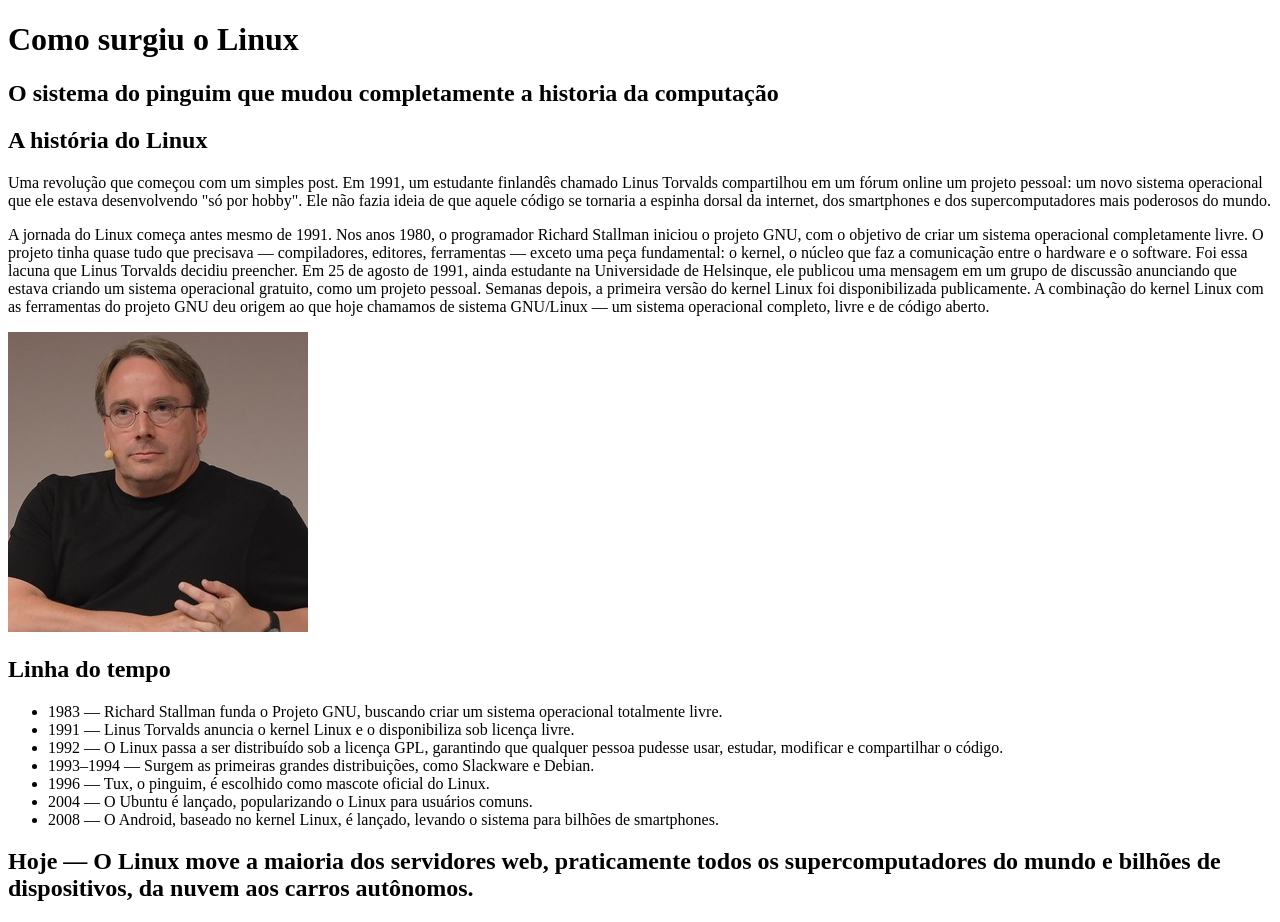
==== Front-end/index.html @ 7b9538ea "adiconando a historia do Linux" ====
<!DOCTYPE html>
<html lang="pt-br">
<head>
    <meta charset="UTF-8">
    <title>História do Linux</title>
</head>
<body>
 <header>
     <h1>Como surgiu o Linux</h1>
     <h2>O sistema do pinguim que mudou completamente a historia da computação</h2>
 </header>
<main>
    <h2>A história do Linux</h2>
    <p>Uma revolução que começou com um simples post.
        Em 1991, um estudante finlandês chamado Linus Torvalds compartilhou em um fórum online um projeto pessoal:
        um novo sistema operacional que ele estava desenvolvendo "só por hobby". Ele não fazia ideia de
        que aquele código se tornaria a espinha dorsal da internet, dos smartphones e dos
        supercomputadores mais poderosos do mundo.</p>

    <p>A jornada do Linux começa antes mesmo de 1991. Nos anos 1980, o programador Richard Stallman iniciou
        o projeto GNU, com o objetivo de criar um sistema operacional completamente livre. O projeto tinha quase tudo
        que precisava — compiladores, editores, ferramentas — exceto uma peça fundamental: o kernel, o núcleo
        que faz a comunicação entre o hardware e o software.
        Foi essa lacuna que Linus Torvalds decidiu preencher. Em 25 de agosto de 1991, ainda estudante na Universidade
        de Helsinque, ele publicou uma mensagem em um grupo de discussão anunciando que estava criando um sistema
        operacional gratuito, como um projeto pessoal. Semanas depois, a primeira versão do kernel Linux foi
        disponibilizada publicamente.
        A combinação do kernel Linux com as ferramentas do projeto GNU deu origem ao que hoje chamamos de sistema
        GNU/Linux — um sistema operacional completo, livre e de código aberto.
    </p>

    <img src="img/small.jpg" alt="Imagem do criado do Linux">

    <h2>Linha do tempo</h2>

    <ul>
        <li>1983 — Richard Stallman funda o Projeto GNU, buscando criar um sistema operacional totalmente livre.
        <li>1991 — Linus Torvalds anuncia o kernel Linux e o disponibiliza sob licença livre.
        <li>1992 — O Linux passa a ser distribuído sob a licença GPL, garantindo que qualquer pessoa pudesse usar, estudar, modificar e compartilhar o código.
        <li>1993–1994 — Surgem as primeiras grandes distribuições, como Slackware e Debian.
        <li>1996 — Tux, o pinguim, é escolhido como mascote oficial do Linux.
        <li>2004 — O Ubuntu é lançado, popularizando o Linux para usuários comuns.
        <li>2008 — O Android, baseado no kernel Linux, é lançado, levando o sistema para bilhões de smartphones.
    </ul>

    <h2>Hoje — O Linux move a maioria dos servidores web, praticamente todos os supercomputadores
        do mundo e bilhões de dispositivos, da nuvem aos carros autônomos.</h2>

</main>


<footer></footer>
</body>
</html>
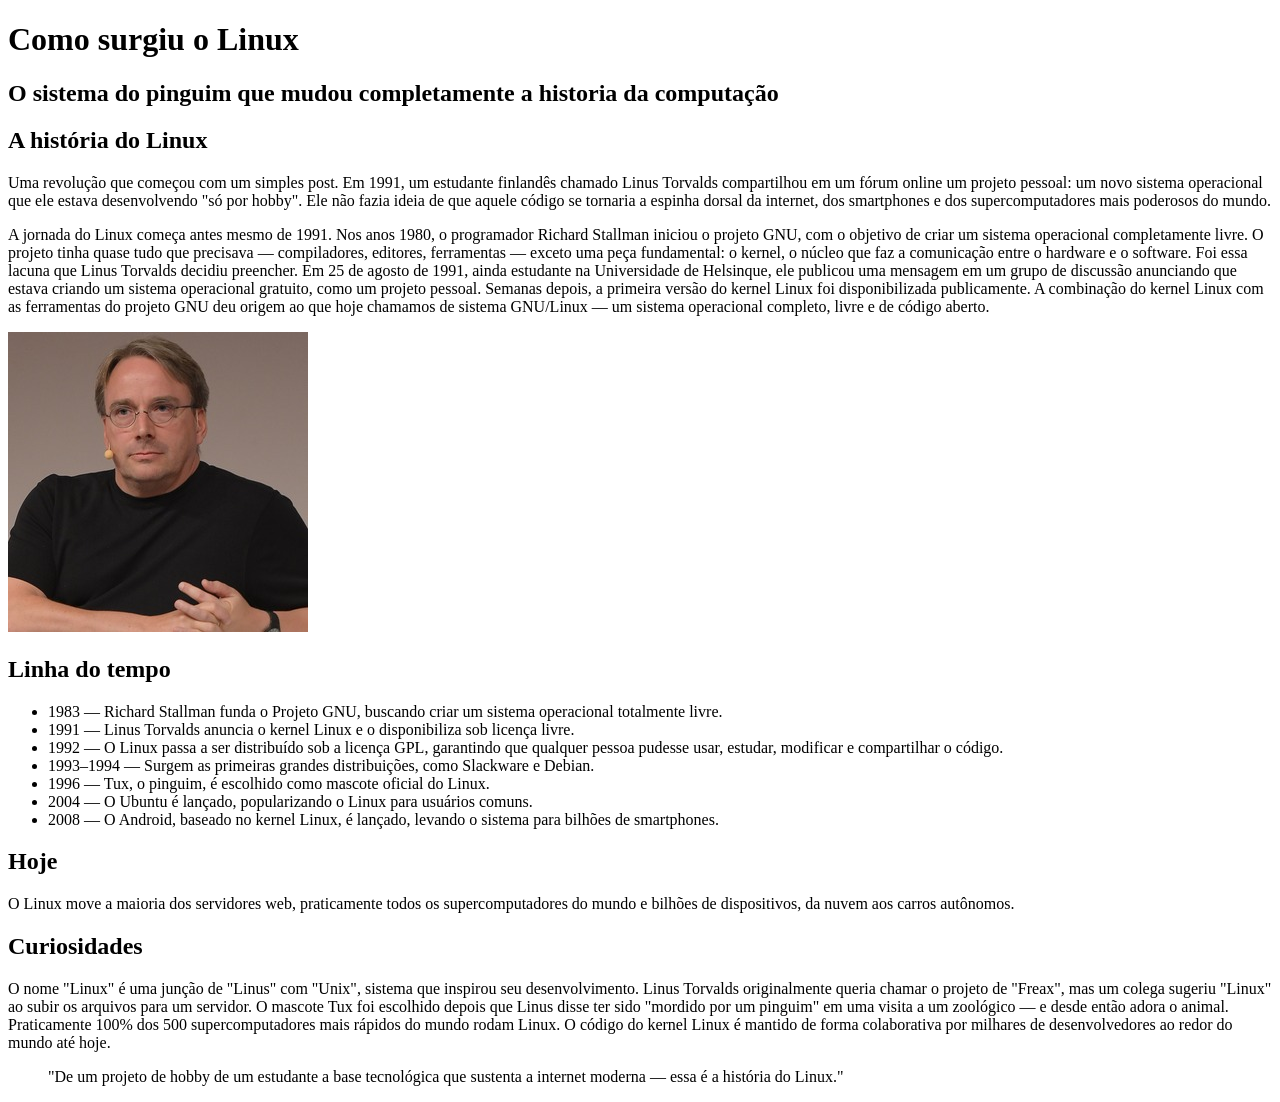
==== commit b8c5c9f9: "Estrutura em HTML criada" ====
--- a/Front-end/index.html
+++ b/Front-end/index.html
@@ -34,21 +34,39 @@
     <h2>Linha do tempo</h2>
 
     <ul>
-        <li>1983 — Richard Stallman funda o Projeto GNU, buscando criar um sistema operacional totalmente livre.
-        <li>1991 — Linus Torvalds anuncia o kernel Linux e o disponibiliza sob licença livre.
-        <li>1992 — O Linux passa a ser distribuído sob a licença GPL, garantindo que qualquer pessoa pudesse usar, estudar, modificar e compartilhar o código.
-        <li>1993–1994 — Surgem as primeiras grandes distribuições, como Slackware e Debian.
-        <li>1996 — Tux, o pinguim, é escolhido como mascote oficial do Linux.
-        <li>2004 — O Ubuntu é lançado, popularizando o Linux para usuários comuns.
-        <li>2008 — O Android, baseado no kernel Linux, é lançado, levando o sistema para bilhões de smartphones.
+        <li>1983 — Richard Stallman funda o Projeto GNU, buscando criar um sistema operacional totalmente livre.</li>
+        <li>1991 — Linus Torvalds anuncia o kernel Linux e o disponibiliza sob licença livre.</li>
+        <li>1992 — O Linux passa a ser distribuído sob a licença GPL, garantindo que qualquer pessoa pudesse usar, estudar, modificar e compartilhar o código.</li>
+        <li>1993–1994 — Surgem as primeiras grandes distribuições, como Slackware e Debian.</li>
+        <li>1996 — Tux, o pinguim, é escolhido como mascote oficial do Linux.</li>
+        <li>2004 — O Ubuntu é lançado, popularizando o Linux para usuários comuns.</li>
+        <li>2008 — O Android, baseado no kernel Linux, é lançado, levando o sistema para bilhões de smartphones.</li>
     </ul>
 
-    <h2>Hoje — O Linux move a maioria dos servidores web, praticamente todos os supercomputadores
-        do mundo e bilhões de dispositivos, da nuvem aos carros autônomos.</h2>
+    <h2>Hoje</h2>
+    <p>O Linux move a maioria dos servidores web, praticamente todos os supercomputadores
+        do mundo e bilhões de dispositivos, da nuvem aos carros autônomos.
+    </p>
+
+
+    <h2>Curiosidades</h2>
+    <p>O nome "Linux" é uma junção de "Linus" com "Unix", sistema que inspirou seu desenvolvimento.
+        Linus Torvalds originalmente queria chamar o projeto de "Freax", mas um colega sugeriu "Linux" ao subir os arquivos para um servidor.
+        O mascote Tux foi escolhido depois que Linus disse ter sido "mordido por um pinguim" em uma visita a um zoológico — e desde então adora o animal.
+        Praticamente 100% dos 500 supercomputadores mais rápidos do mundo rodam Linux.
+        O código do kernel Linux é mantido de forma colaborativa por milhares de desenvolvedores ao redor do mundo até hoje.</p>
+
+    <blockquote>
+        "De um projeto de hobby de um estudante a base tecnológica que sustenta a internet moderna
+        — essa é a história do Linux."
+    </blockquote>
 
 </main>
 
 
-<footer></footer>
+<footer>
+
+
+</footer>
 </body>
 </html>
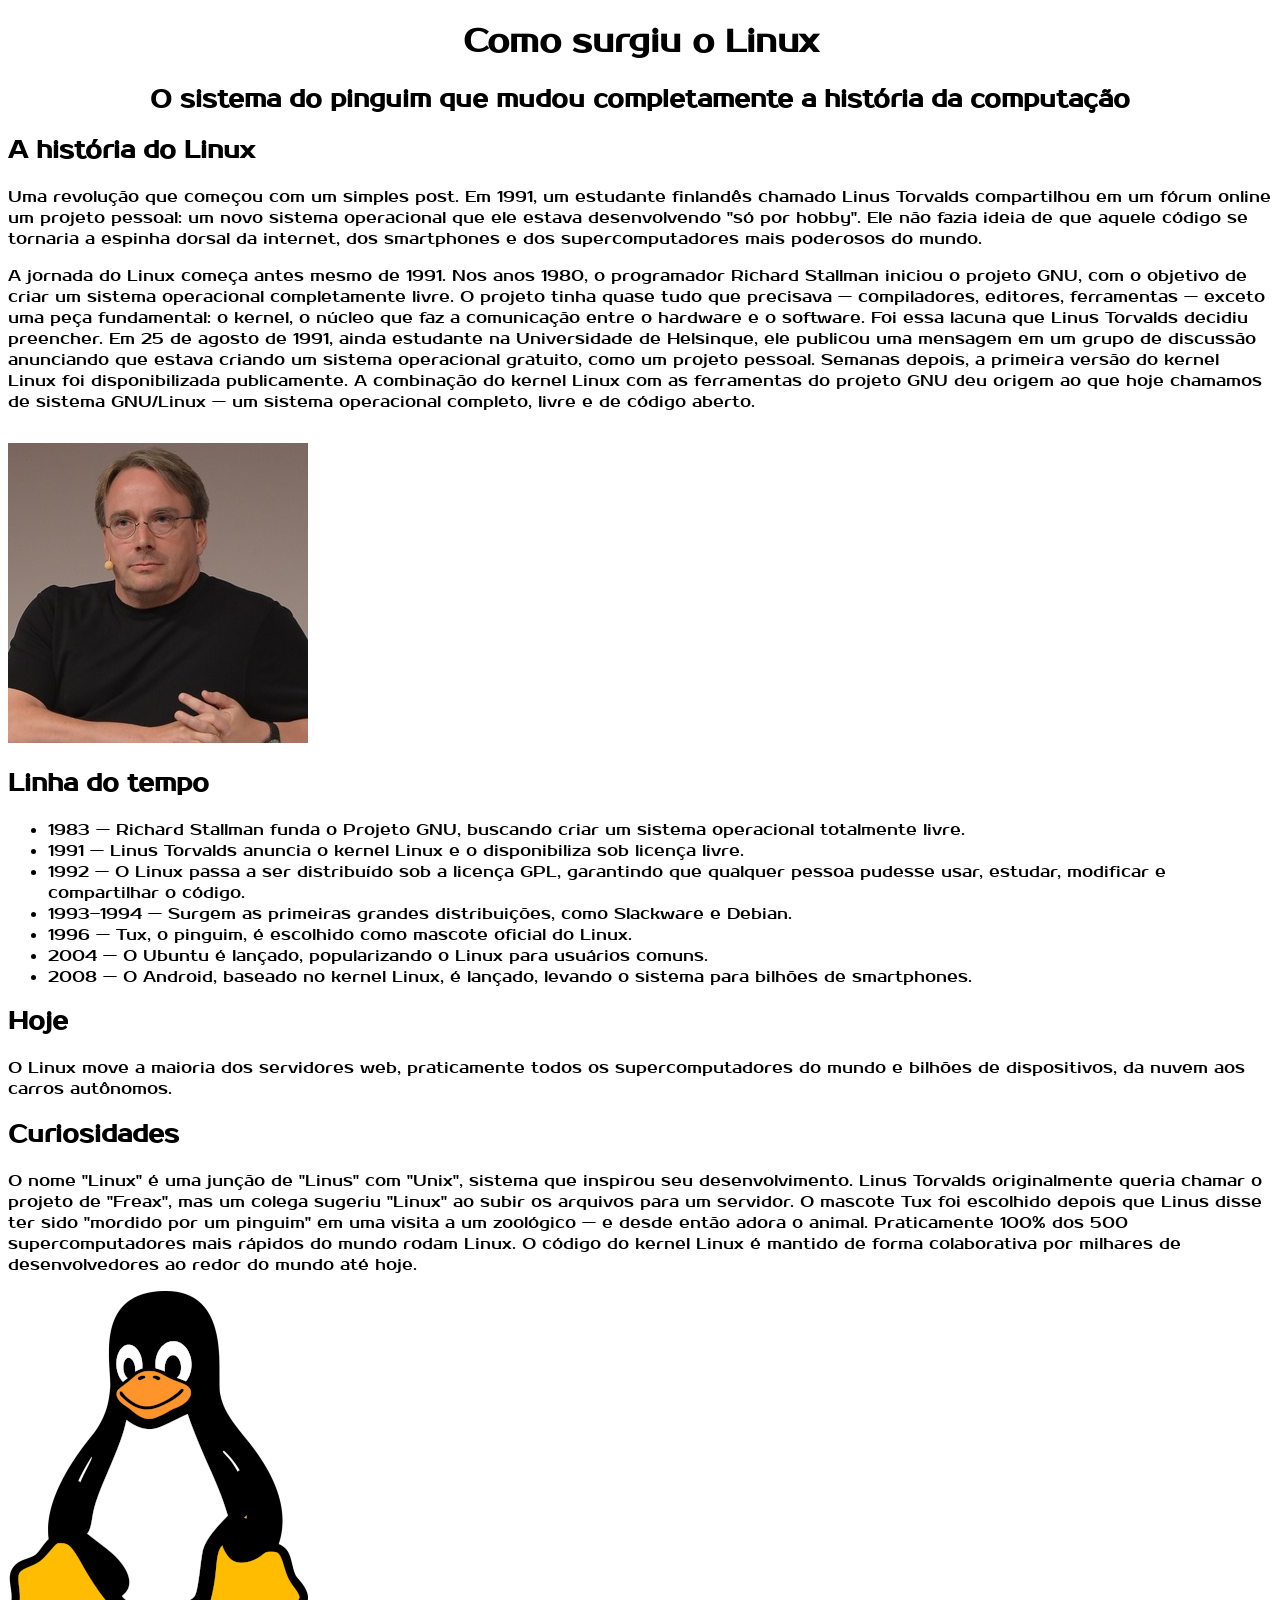
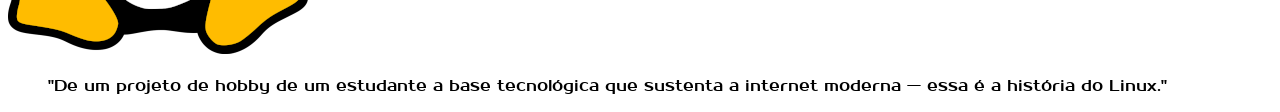
==== commit dae36357: "adicionando estilo ao site" ====
--- a/Front-end/index.html
+++ b/Front-end/index.html
@@ -3,12 +3,17 @@
 <head>
     <meta charset="UTF-8">
     <title>História do Linux</title>
+    <link rel="preconnect" href="https://fonts.googleapis.com">
+    <link rel="preconnect" href="https://fonts.gstatic.com" crossorigin>
+    <link href="https://fonts.googleapis.com/css2?family=Prosto+One&display=swap" rel="stylesheet">
+    <link rel="stylesheet" href="Style.css">
 </head>
 <body>
  <header>
      <h1>Como surgiu o Linux</h1>
-     <h2>O sistema do pinguim que mudou completamente a historia da computação</h2>
+     <h2>O sistema do pinguim que mudou completamente a história da computação</h2>
  </header>
+
 <main>
     <h2>A história do Linux</h2>
     <p>Uma revolução que começou com um simples post.
@@ -31,8 +36,16 @@
 
     <img src="img/small.jpg" alt="Imagem do criado do Linux">
 
+    <iframe width="560" height="315"
+            src="https://www.youtube.com/embed/s7u7jBwIocU?si=0AuOLaDxQMJu-cOH"
+            title="YouTube video player"
+            frameborder="0"
+            allow="accelerometer;
+             autoplay; clipboard-write; encrypted-media; gyroscope; picture-in-picture; web-share"
+            referrerpolicy="strict-origin-when-cross-origin"
+            allowfullscreen></iframe>
+
     <h2>Linha do tempo</h2>
-
     <ul>
         <li>1983 — Richard Stallman funda o Projeto GNU, buscando criar um sistema operacional totalmente livre.</li>
         <li>1991 — Linus Torvalds anuncia o kernel Linux e o disponibiliza sob licença livre.</li>
@@ -56,6 +69,7 @@
         Praticamente 100% dos 500 supercomputadores mais rápidos do mundo rodam Linux.
         O código do kernel Linux é mantido de forma colaborativa por milhares de desenvolvedores ao redor do mundo até hoje.</p>
 
+    <img src="img/Linux_mascote.png" alt="Linux mascote">
     <blockquote>
         "De um projeto de hobby de um estudante a base tecnológica que sustenta a internet moderna
         — essa é a história do Linux."
--- a/Front-end/Style.css
+++ b/Front-end/Style.css
@@ -0,0 +1,14 @@
+header {
+    font-family: "Prosto One", sans-serif;
+    font-weight: 400;
+    font-style: normal;
+    text-align: center;
+
+}
+
+main {
+    font-family: "Prosto One", sans-serif;
+    font-weight: 400;
+    font-style: normal;
+}
+
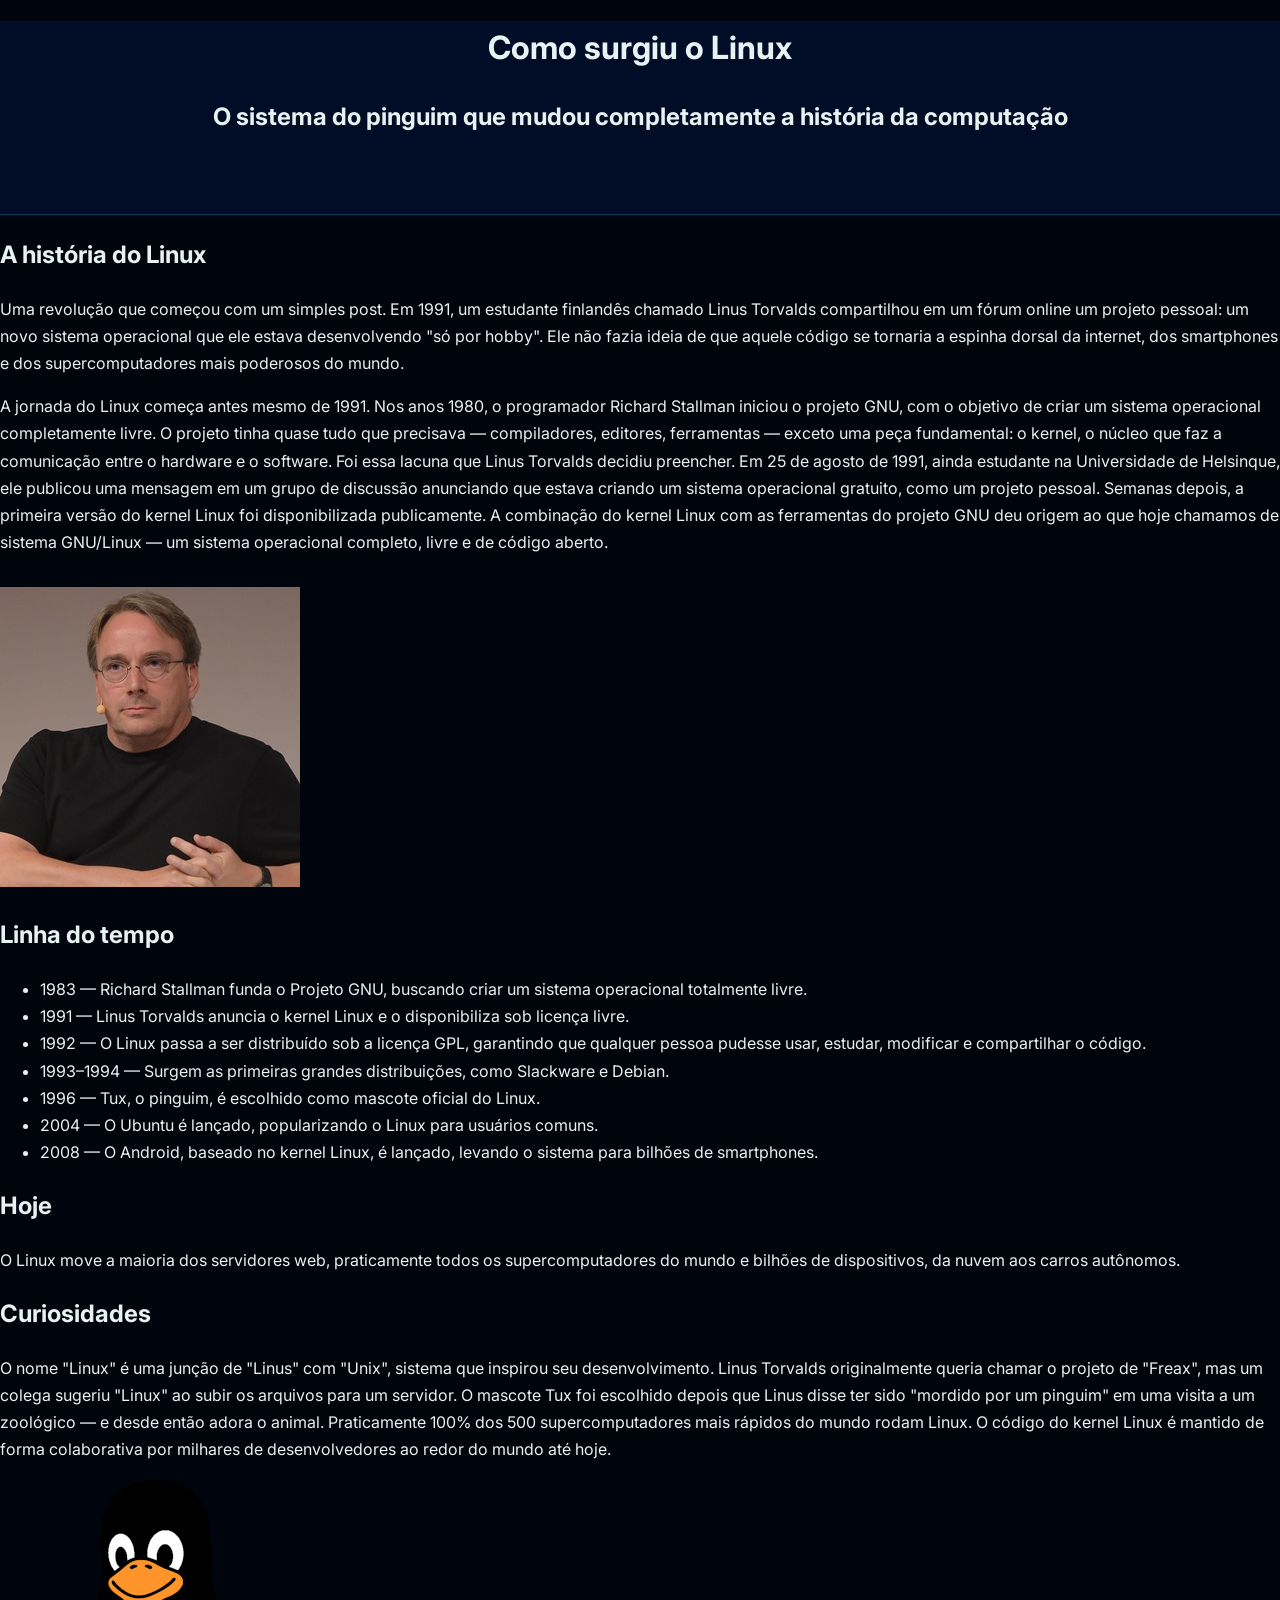
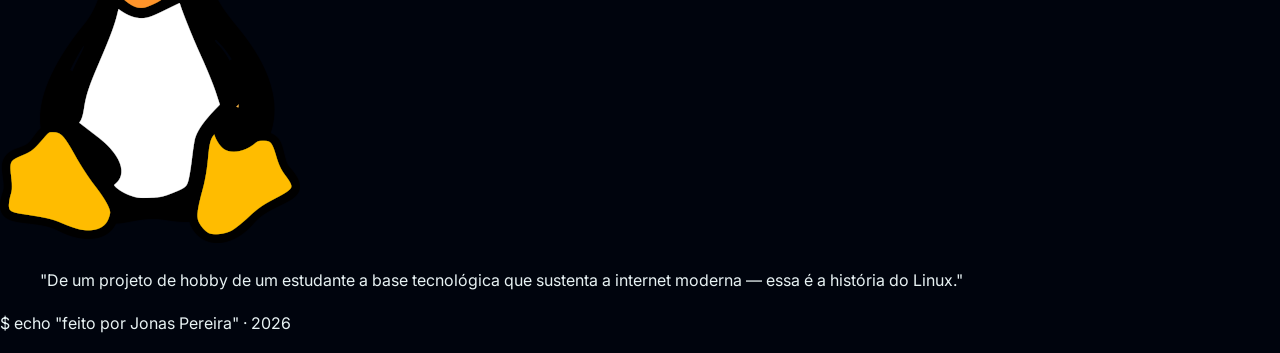
==== commit cdfe9ee2: "adiconiando estilos ao html" ====
--- a/Front-end/index.html
+++ b/Front-end/index.html
@@ -5,7 +5,7 @@
     <title>História do Linux</title>
     <link rel="preconnect" href="https://fonts.googleapis.com">
     <link rel="preconnect" href="https://fonts.gstatic.com" crossorigin>
-    <link href="https://fonts.googleapis.com/css2?family=Prosto+One&display=swap" rel="stylesheet">
+    <link href="https://fonts.googleapis.com/css2?family=JetBrains+Mono:wght@400;500;700;800&family=Inter:wght@400;500;600&display=swap" rel="stylesheet">
     <link rel="stylesheet" href="Style.css">
 </head>
 <body>
@@ -15,46 +15,51 @@
  </header>
 
 <main>
-    <h2>A história do Linux</h2>
-    <p>Uma revolução que começou com um simples post.
-        Em 1991, um estudante finlandês chamado Linus Torvalds compartilhou em um fórum online um projeto pessoal:
-        um novo sistema operacional que ele estava desenvolvendo "só por hobby". Ele não fazia ideia de
-        que aquele código se tornaria a espinha dorsal da internet, dos smartphones e dos
-        supercomputadores mais poderosos do mundo.</p>
+    <section>
+        <h2>A história do Linux</h2>
+        <p>Uma revolução que começou com um simples post.
+            Em 1991, um estudante finlandês chamado Linus Torvalds compartilhou em um fórum online um projeto pessoal:
+            um novo sistema operacional que ele estava desenvolvendo "só por hobby". Ele não fazia ideia de
+            que aquele código se tornaria a espinha dorsal da internet, dos smartphones e dos
+            supercomputadores mais poderosos do mundo.</p>
 
-    <p>A jornada do Linux começa antes mesmo de 1991. Nos anos 1980, o programador Richard Stallman iniciou
-        o projeto GNU, com o objetivo de criar um sistema operacional completamente livre. O projeto tinha quase tudo
-        que precisava — compiladores, editores, ferramentas — exceto uma peça fundamental: o kernel, o núcleo
-        que faz a comunicação entre o hardware e o software.
-        Foi essa lacuna que Linus Torvalds decidiu preencher. Em 25 de agosto de 1991, ainda estudante na Universidade
-        de Helsinque, ele publicou uma mensagem em um grupo de discussão anunciando que estava criando um sistema
-        operacional gratuito, como um projeto pessoal. Semanas depois, a primeira versão do kernel Linux foi
-        disponibilizada publicamente.
-        A combinação do kernel Linux com as ferramentas do projeto GNU deu origem ao que hoje chamamos de sistema
-        GNU/Linux — um sistema operacional completo, livre e de código aberto.
-    </p>
+        <p>A jornada do Linux começa antes mesmo de 1991. Nos anos 1980, o programador Richard Stallman iniciou
+            o projeto GNU, com o objetivo de criar um sistema operacional completamente livre. O projeto tinha quase tudo
+            que precisava — compiladores, editores, ferramentas — exceto uma peça fundamental: o kernel, o núcleo
+            que faz a comunicação entre o hardware e o software.
+            Foi essa lacuna que Linus Torvalds decidiu preencher. Em 25 de agosto de 1991, ainda estudante na Universidade
+            de Helsinque, ele publicou uma mensagem em um grupo de discussão anunciando que estava criando um sistema
+            operacional gratuito, como um projeto pessoal. Semanas depois, a primeira versão do kernel Linux foi
+            disponibilizada publicamente.
+            A combinação do kernel Linux com as ferramentas do projeto GNU deu origem ao que hoje chamamos de sistema
+            GNU/Linux — um sistema operacional completo, livre e de código aberto.
+        </p>
 
-    <img src="img/small.jpg" alt="Imagem do criado do Linux">
+        <img src="img/small.jpg" alt="Imagem do criado do Linux">
 
-    <iframe width="560" height="315"
-            src="https://www.youtube.com/embed/s7u7jBwIocU?si=0AuOLaDxQMJu-cOH"
-            title="YouTube video player"
-            frameborder="0"
-            allow="accelerometer;
-             autoplay; clipboard-write; encrypted-media; gyroscope; picture-in-picture; web-share"
-            referrerpolicy="strict-origin-when-cross-origin"
-            allowfullscreen></iframe>
+        <iframe width="560" height="315"
+                src="https://www.youtube.com/embed/s7u7jBwIocU?si=0AuOLaDxQMJu-cOH"
+                title="YouTube video player"
+                frameborder="0"
+                allow="accelerometer;
+                 autoplay; clipboard-write; encrypted-media; gyroscope; picture-in-picture; web-share"
+                referrerpolicy="strict-origin-when-cross-origin"
+                allowfullscreen></iframe>
+    </section>
 
-    <h2>Linha do tempo</h2>
-    <ul>
-        <li>1983 — Richard Stallman funda o Projeto GNU, buscando criar um sistema operacional totalmente livre.</li>
-        <li>1991 — Linus Torvalds anuncia o kernel Linux e o disponibiliza sob licença livre.</li>
-        <li>1992 — O Linux passa a ser distribuído sob a licença GPL, garantindo que qualquer pessoa pudesse usar, estudar, modificar e compartilhar o código.</li>
-        <li>1993–1994 — Surgem as primeiras grandes distribuições, como Slackware e Debian.</li>
-        <li>1996 — Tux, o pinguim, é escolhido como mascote oficial do Linux.</li>
-        <li>2004 — O Ubuntu é lançado, popularizando o Linux para usuários comuns.</li>
-        <li>2008 — O Android, baseado no kernel Linux, é lançado, levando o sistema para bilhões de smartphones.</li>
-    </ul>
+    <section>
+        <h2>Linha do tempo</h2>
+        <ul>
+            <li>1983 — Richard Stallman funda o Projeto GNU, buscando criar um sistema operacional totalmente livre.</li>
+            <li>1991 — Linus Torvalds anuncia o kernel Linux e o disponibiliza sob licença livre.</li>
+            <li>1992 — O Linux passa a ser distribuído sob a licença GPL, garantindo que qualquer pessoa pudesse usar, estudar, modificar e compartilhar o código.</li>
+            <li>1993–1994 — Surgem as primeiras grandes distribuições, como Slackware e Debian.</li>
+            <li>1996 — Tux, o pinguim, é escolhido como mascote oficial do Linux.</li>
+            <li>2004 — O Ubuntu é lançado, popularizando o Linux para usuários comuns.</li>
+            <li>2008 — O Android, baseado no kernel Linux, é lançado, levando o sistema para bilhões de smartphones.</li>
+        </ul>
+    </section>
+
 
     <h2>Hoje</h2>
     <p>O Linux move a maioria dos servidores web, praticamente todos os supercomputadores
@@ -70,6 +75,8 @@
         O código do kernel Linux é mantido de forma colaborativa por milhares de desenvolvedores ao redor do mundo até hoje.</p>
 
     <img src="img/Linux_mascote.png" alt="Linux mascote">
+
+
     <blockquote>
         "De um projeto de hobby de um estudante a base tecnológica que sustenta a internet moderna
         — essa é a história do Linux."
@@ -79,8 +86,7 @@
 
 
 <footer>
-
-
+    <p><span class="prompt">$</span> echo "feito por Jonas Pereira" · <span class="year-tag">2026</span></p>
 </footer>
 </body>
 </html>
--- a/Front-end/Style.css
+++ b/Front-end/Style.css
@@ -1,14 +1,51 @@
-header {
-    font-family: "Prosto One", sans-serif;
-    font-weight: 400;
-    font-style: normal;
-    text-align: center;
 
+:root {
+    --bg: #00040D;
+    --surface: #010D26;
+    --surface-alt: #051633;
+    --border: #024059;
+    --accent: #0396A6;
+    --accent-bright: #04D9D9;
+    --text: #E7F2F3;
+    --text-muted: #8FA7B3;
+
+    --font-display: "JetBrains Mono", monospace;
+    --font-body: "Inter", sans-serif;
 }
 
-main {
-    font-family: "Prosto One", sans-serif;
-    font-weight: 400;
-    font-style: normal;
+* {
+    box-sizing: border-box;
+}
+body {
+    margin: 0;
+    background: var(--bg);
+    color: var(--text);
+    font-family: var(--font-body);
+    line-height: 1.7;
 }
 
+header {
+    background: var(--surface);
+    border-bottom: 1px solid var(--border);
+    text-align: center;
+    padding: 0 0 3.5rem;
+}
+
+.terminal-bar {
+    display: flex;
+    align-items: center;
+    gap: 0.4rem;
+    padding: 0.9rem 1.2rem;
+    background: var(--surface-alt);
+    border-bottom: 1px solid var(--border);
+}
+
+.dot {
+    width: 11px;
+    height: 11px;
+    border-radius: 50%;
+}
+
+.dot-1 { background: var(--border); }
+.dot-2 { background: var(--accent); }
+.dot-3 { background: var(--accent-bright); }
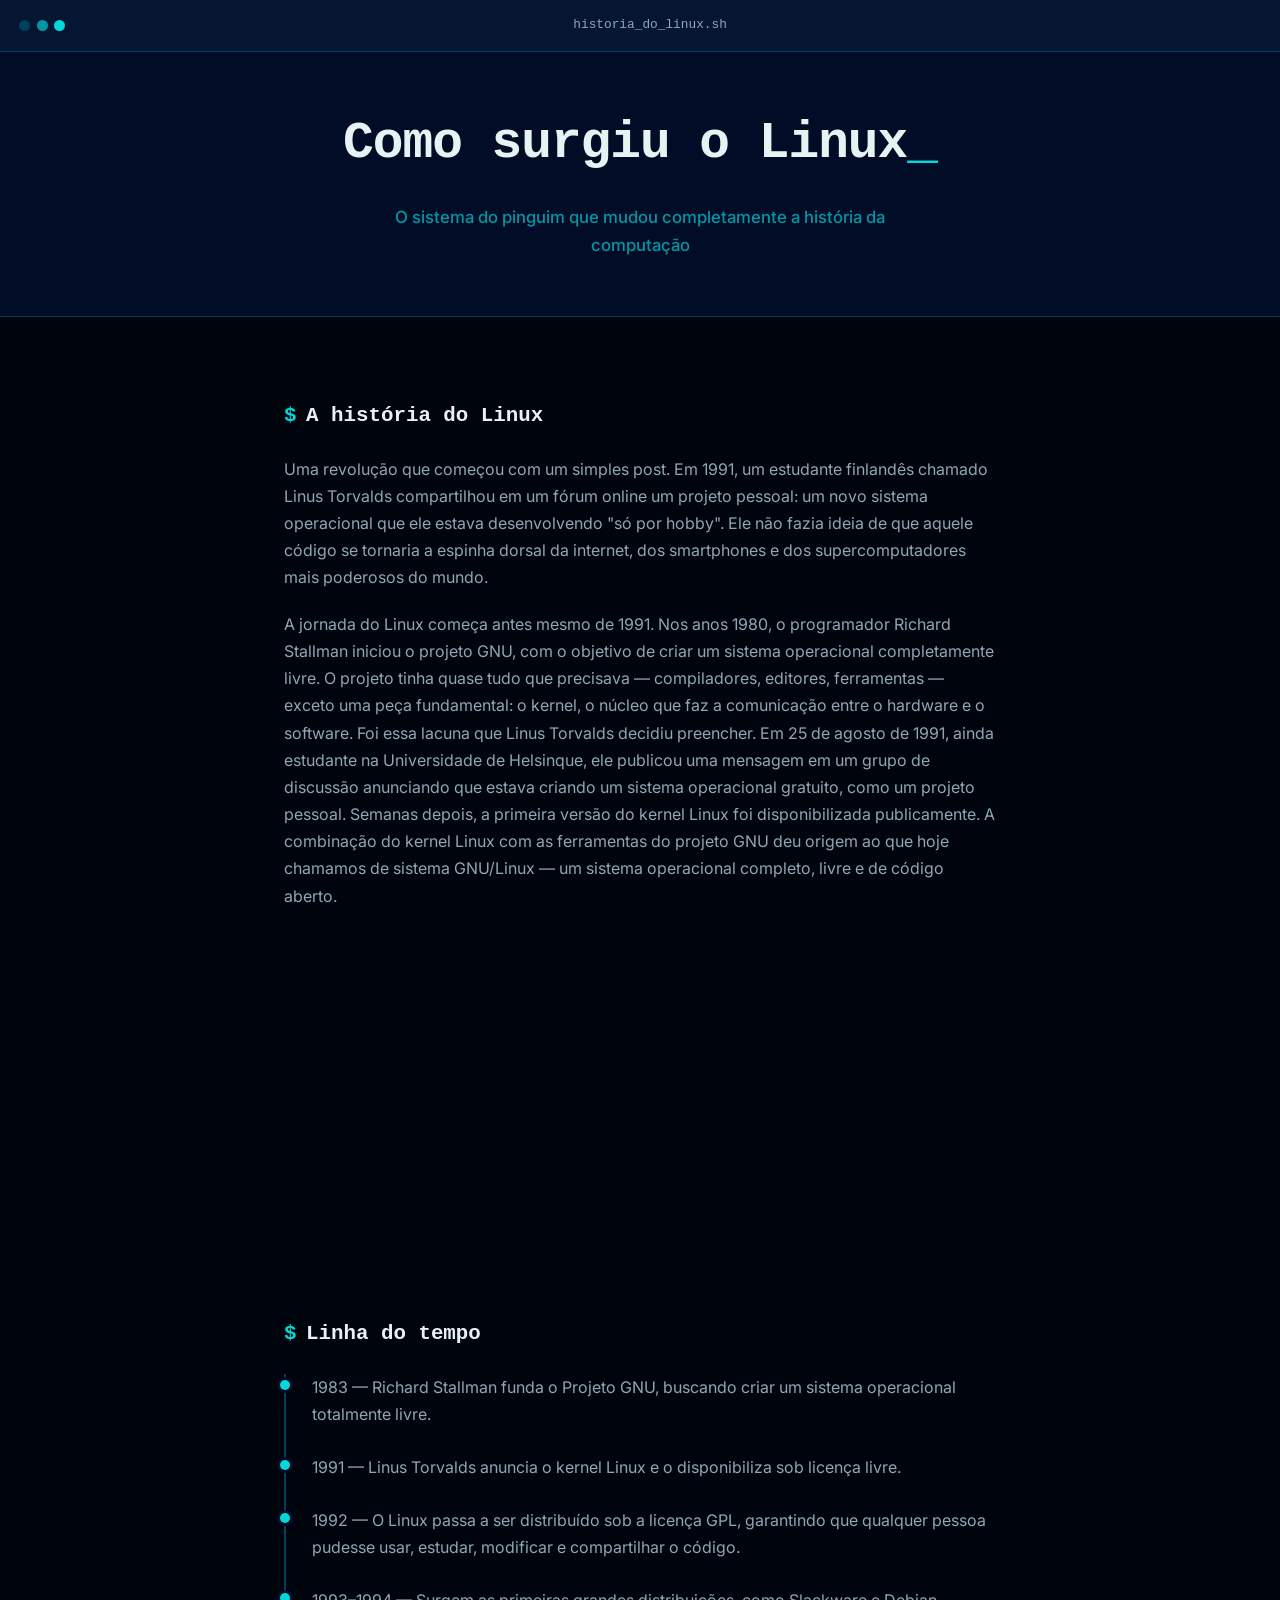
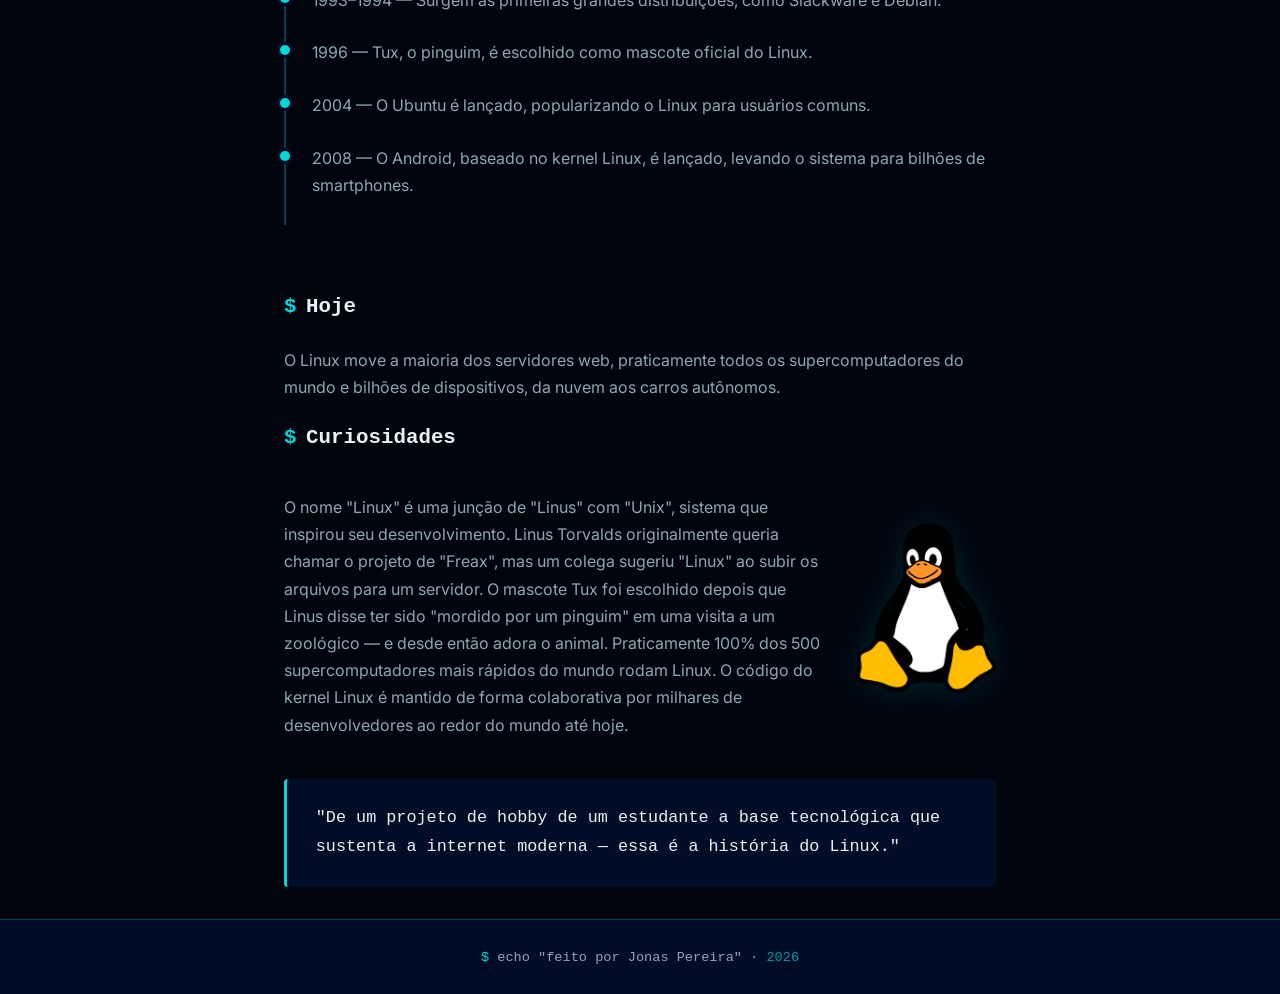
==== commit 46c92dbd: "finalizando o css" ====
--- a/Front-end/index.html
+++ b/Front-end/index.html
@@ -2,6 +2,7 @@
 <html lang="pt-br">
 <head>
     <meta charset="UTF-8">
+    <meta name="viewport" content="width=device-width, initial-scale=1.0">
     <title>História do Linux</title>
     <link rel="preconnect" href="https://fonts.googleapis.com">
     <link rel="preconnect" href="https://fonts.gstatic.com" crossorigin>
@@ -9,10 +10,16 @@
     <link rel="stylesheet" href="Style.css">
 </head>
 <body>
- <header>
-     <h1>Como surgiu o Linux</h1>
-     <h2>O sistema do pinguim que mudou completamente a história da computação</h2>
- </header>
+<header>
+    <div class="terminal-bar">
+        <span class="dot dot-1"></span>
+        <span class="dot dot-2"></span>
+        <span class="dot dot-3"></span>
+        <span class="terminal-title">historia_do_linux.sh</span>
+    </div>
+    <h1>Como surgiu o Linux<span class="cursor">_</span></h1>
+    <h2>O sistema do pinguim que mudou completamente a história da computação</h2>
+</header>
 
 <main>
     <section>
@@ -35,7 +42,7 @@
             GNU/Linux — um sistema operacional completo, livre e de código aberto.
         </p>
 
-        <img src="img/small.jpg" alt="Imagem do criado do Linux">
+
 
         <iframe width="560" height="315"
                 src="https://www.youtube.com/embed/s7u7jBwIocU?si=0AuOLaDxQMJu-cOH"
@@ -49,7 +56,7 @@
 
     <section>
         <h2>Linha do tempo</h2>
-        <ul>
+        <ul class="timeline">
             <li>1983 — Richard Stallman funda o Projeto GNU, buscando criar um sistema operacional totalmente livre.</li>
             <li>1991 — Linus Torvalds anuncia o kernel Linux e o disponibiliza sob licença livre.</li>
             <li>1992 — O Linux passa a ser distribuído sob a licença GPL, garantindo que qualquer pessoa pudesse usar, estudar, modificar e compartilhar o código.</li>
@@ -68,13 +75,16 @@
 
 
     <h2>Curiosidades</h2>
-    <p>O nome "Linux" é uma junção de "Linus" com "Unix", sistema que inspirou seu desenvolvimento.
-        Linus Torvalds originalmente queria chamar o projeto de "Freax", mas um colega sugeriu "Linux" ao subir os arquivos para um servidor.
-        O mascote Tux foi escolhido depois que Linus disse ter sido "mordido por um pinguim" em uma visita a um zoológico — e desde então adora o animal.
-        Praticamente 100% dos 500 supercomputadores mais rápidos do mundo rodam Linux.
-        O código do kernel Linux é mantido de forma colaborativa por milhares de desenvolvedores ao redor do mundo até hoje.</p>
+    <div class="curiosidades-row">
+        <p>O nome "Linux" é uma junção de "Linus" com "Unix", sistema que inspirou seu desenvolvimento.
+            Linus Torvalds originalmente queria chamar o projeto de "Freax", mas um colega sugeriu "Linux" ao subir os arquivos para um servidor.
+            O mascote Tux foi escolhido depois que Linus disse ter sido "mordido por um pinguim" em uma visita a um zoológico — e desde então adora o animal.
+            Praticamente 100% dos 500 supercomputadores mais rápidos do mundo rodam Linux.
+            O código do kernel Linux é mantido de forma colaborativa por milhares de desenvolvedores ao redor do mundo até hoje.</p>
 
-    <img src="img/Linux_mascote.png" alt="Linux mascote">
+        <img class="tux-image" src="img/Linux_mascote.png" alt="Linux mascote">
+    </div>
+
 
 
     <blockquote>
--- a/Front-end/Style.css
+++ b/Front-end/Style.css
@@ -48,4 +48,207 @@
 
 .dot-1 { background: var(--border); }
 .dot-2 { background: var(--accent); }
-.dot-3 { background: var(--accent-bright); }+.dot-3 { background: var(--accent-bright); }
+
+.terminal-title {
+    margin: 0 auto;
+    font-family: var(--font-display);
+    font-size: 0.8rem;
+    color: var(--text-muted);
+    transform: translateX(-16px);
+}
+
+
+header h1 {
+    font-family: var(--font-display);
+    font-weight: 800;
+    font-size: clamp(2rem, 5vw, 3.2rem);
+    letter-spacing: -0.02em;
+    color: var(--text);
+    margin: 3rem 1rem 1rem;
+}
+
+.cursor {
+    color: var(--accent-bright);
+    animation: blink 1.1s steps(1) infinite;
+}
+
+@keyframes blink {
+    50% { opacity: 0; }
+}
+
+header h2 {
+    font-family: var(--font-body);
+    font-weight: 500;
+    font-size: 1.05rem;
+    color: var(--accent);
+    max-width: 560px;
+    margin: 0 auto;
+    padding: 0 1.5rem;
+}
+
+
+main {
+    max-width: 760px;
+    margin: 0 auto;
+    padding: 4rem 1.5rem 2rem;
+}
+
+main section {
+    margin-bottom: 4rem;
+}
+
+main h2 {
+    font-family: var(--font-display);
+    font-size: 1.3rem;
+    font-weight: 700;
+    color: var(--text);
+    margin-bottom: 1.4rem;
+    display: flex;
+    align-items: center;
+    gap: 0.6rem;
+}
+
+main h2::before {
+    content: "$";
+    color: var(--accent-bright);
+    font-weight: 800;
+}
+
+main p {
+    color: var(--text-muted);
+    font-size: 1rem;
+    margin-bottom: 1.2rem;
+}
+
+
+.media-row {
+    display: flex;
+    flex-wrap: wrap;
+    gap: 1.5rem;
+    margin-top: 2rem;
+}
+
+.media-row img,
+.media-row iframe {
+    flex: 1 1 320px;
+    width: 100%;
+    max-width: 100%;
+    height: 260px;
+    object-fit: cover;
+    border-radius: 10px;
+    border: 1px solid var(--border);
+}
+
+.timeline {
+    list-style: none;
+    margin: 0;
+    padding: 0;
+    border-left: 2px solid var(--border);
+}
+
+.timeline li {
+    position: relative;
+    padding: 0 0 1.6rem 1.6rem;
+    color: var(--text-muted);
+}
+
+.timeline li::before {
+    content: "";
+    position: absolute;
+    left: -6px;
+    top: 6px;
+    width: 10px;
+    height: 10px;
+    border-radius: 50%;
+    background: var(--accent-bright);
+    box-shadow: 0 0 0 3px var(--surface);
+}
+
+.timeline .year {
+    display: block;
+    font-family: var(--font-display);
+    font-weight: 700;
+    color: var(--accent-bright);
+    margin-bottom: 0.2rem;
+}
+
+
+.curiosidades-row {
+    display: flex;
+    align-items: center;
+    gap: 2rem;
+}
+
+.curiosidades-row p {
+    flex: 1 1 420px;
+    margin-bottom: 0;
+}
+
+.tux-image {
+    flex: 0 0 auto;
+    display: block;
+    width: 140px;
+    max-width: 100%;
+    margin: 0;
+    filter: drop-shadow(0 0 18px rgba(4, 217, 217, 0.15));
+}
+
+@media (max-width: 640px) {
+    .curiosidades-row {
+        flex-direction: column;
+    }
+
+    .tux-image {
+        width: 120px;
+        margin: 0.5rem 0 0;
+    }
+}
+
+
+blockquote {
+    margin: 2.5rem 0 0;
+    padding: 1.6rem 1.8rem;
+    background: var(--surface);
+    border-left: 3px solid var(--accent-bright);
+    border-radius: 4px;
+    font-family: var(--font-display);
+    font-size: 1.05rem;
+    font-style: normal;
+    color: var(--text);
+    text-align: left;
+}
+
+footer {
+    border-top: 1px solid var(--border);
+    background: var(--surface);
+    padding: 1.6rem;
+    text-align: center;
+}
+
+footer p {
+    margin: 0;
+    font-family: var(--font-display);
+    font-size: 0.85rem;
+    color: var(--text-muted);
+}
+
+.prompt {
+    color: var(--accent-bright);
+}
+
+.year-tag {
+    color: var(--accent);
+}
+
+
+@media (max-width: 640px) {
+    .media-row img,
+    .media-row iframe {
+        height: 220px;
+    }
+
+    main {
+        padding: 3rem 1.2rem 1.5rem;
+    }
+}
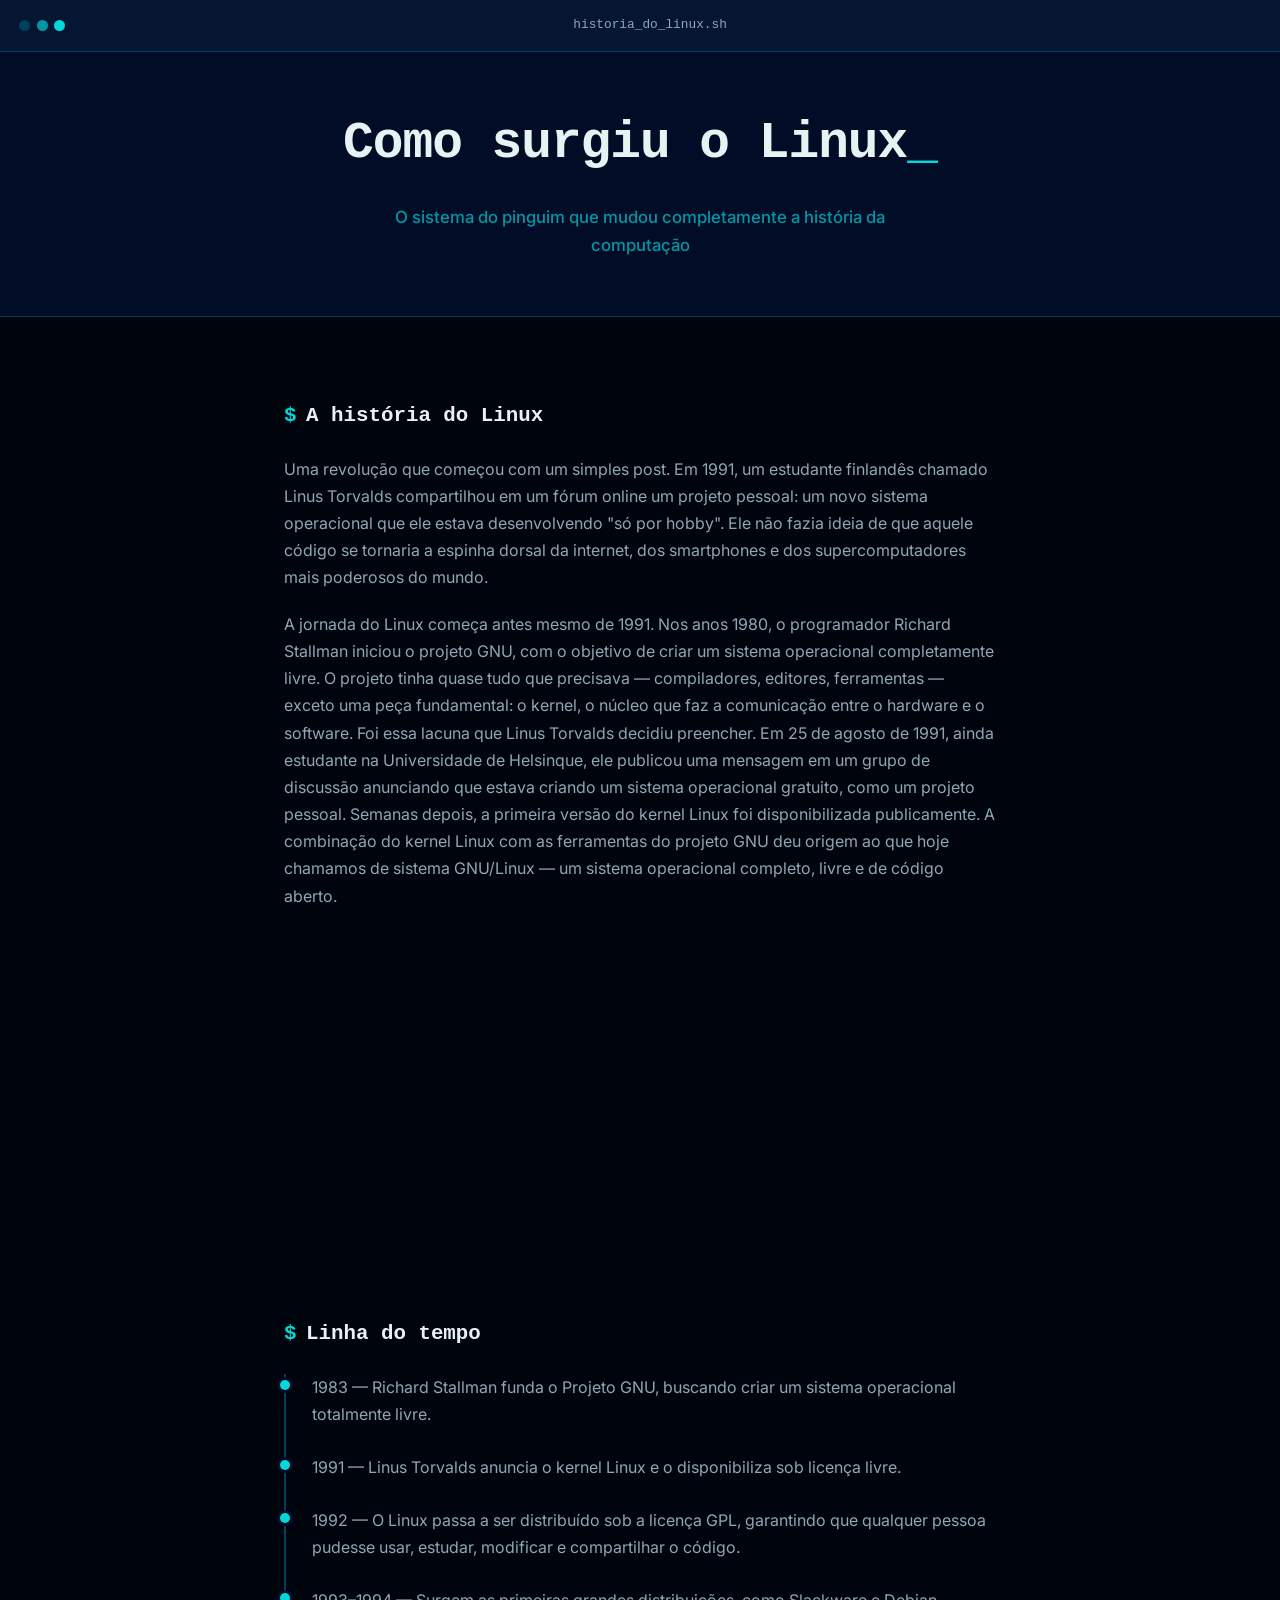
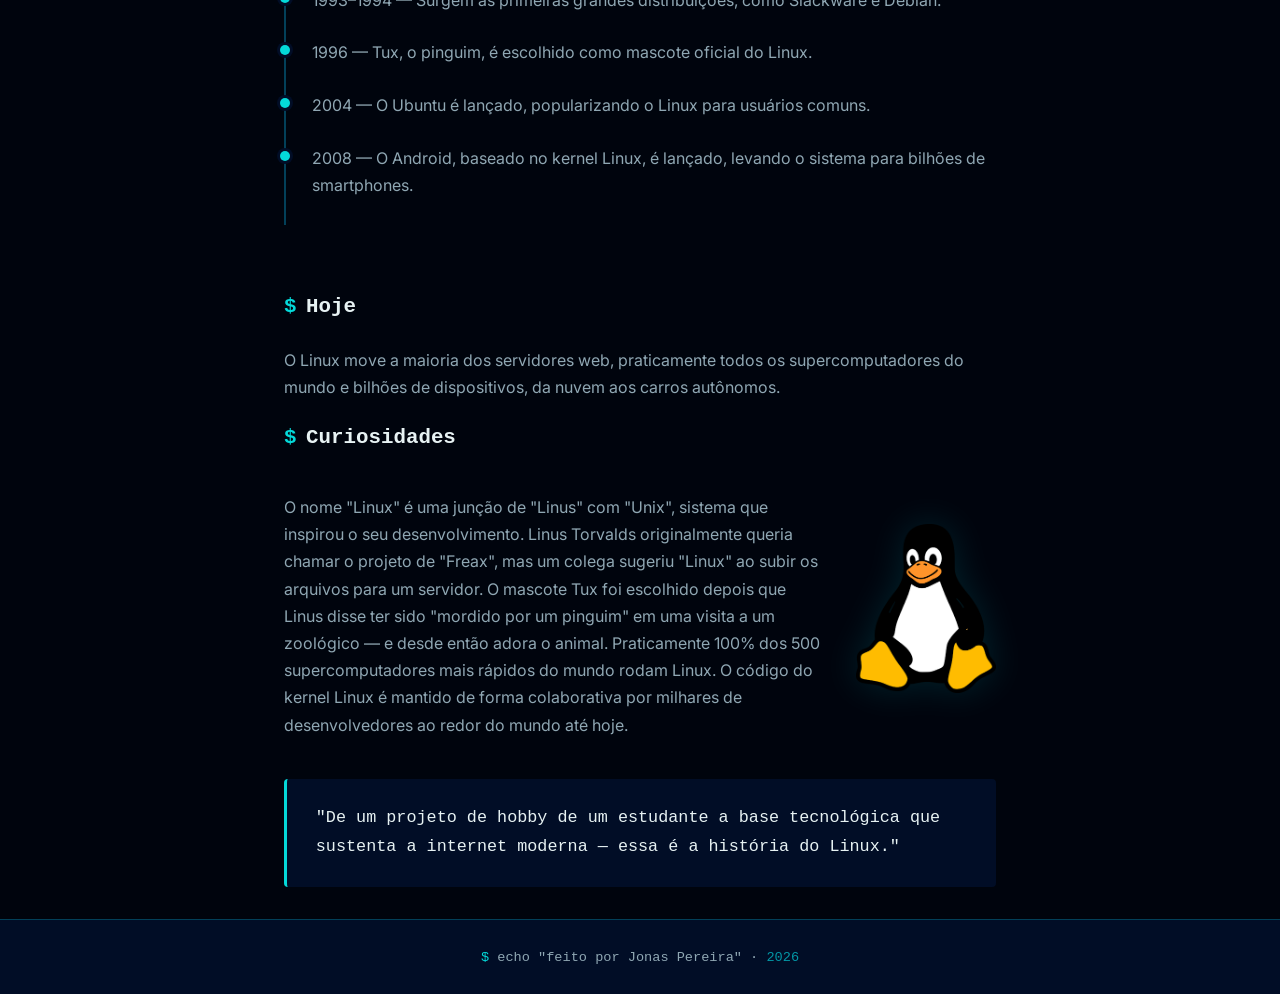
==== commit 9974b947: "finalizando o projeto" ====
--- a/Front-end/index.html
+++ b/Front-end/index.html
@@ -8,6 +8,7 @@
     <link rel="preconnect" href="https://fonts.gstatic.com" crossorigin>
     <link href="https://fonts.googleapis.com/css2?family=JetBrains+Mono:wght@400;500;700;800&family=Inter:wght@400;500;600&display=swap" rel="stylesheet">
     <link rel="stylesheet" href="Style.css">
+    <link rel="shortcut icon" href="img/favicon-linux.png" type="image/x-icon">
 </head>
 <body>
 <header>
@@ -76,7 +77,7 @@
 
     <h2>Curiosidades</h2>
     <div class="curiosidades-row">
-        <p>O nome "Linux" é uma junção de "Linus" com "Unix", sistema que inspirou seu desenvolvimento.
+        <p>O nome "Linux" é uma junção de "Linus" com "Unix", sistema que inspirou o seu desenvolvimento.
             Linus Torvalds originalmente queria chamar o projeto de "Freax", mas um colega sugeriu "Linux" ao subir os arquivos para um servidor.
             O mascote Tux foi escolhido depois que Linus disse ter sido "mordido por um pinguim" em uma visita a um zoológico — e desde então adora o animal.
             Praticamente 100% dos 500 supercomputadores mais rápidos do mundo rodam Linux.
